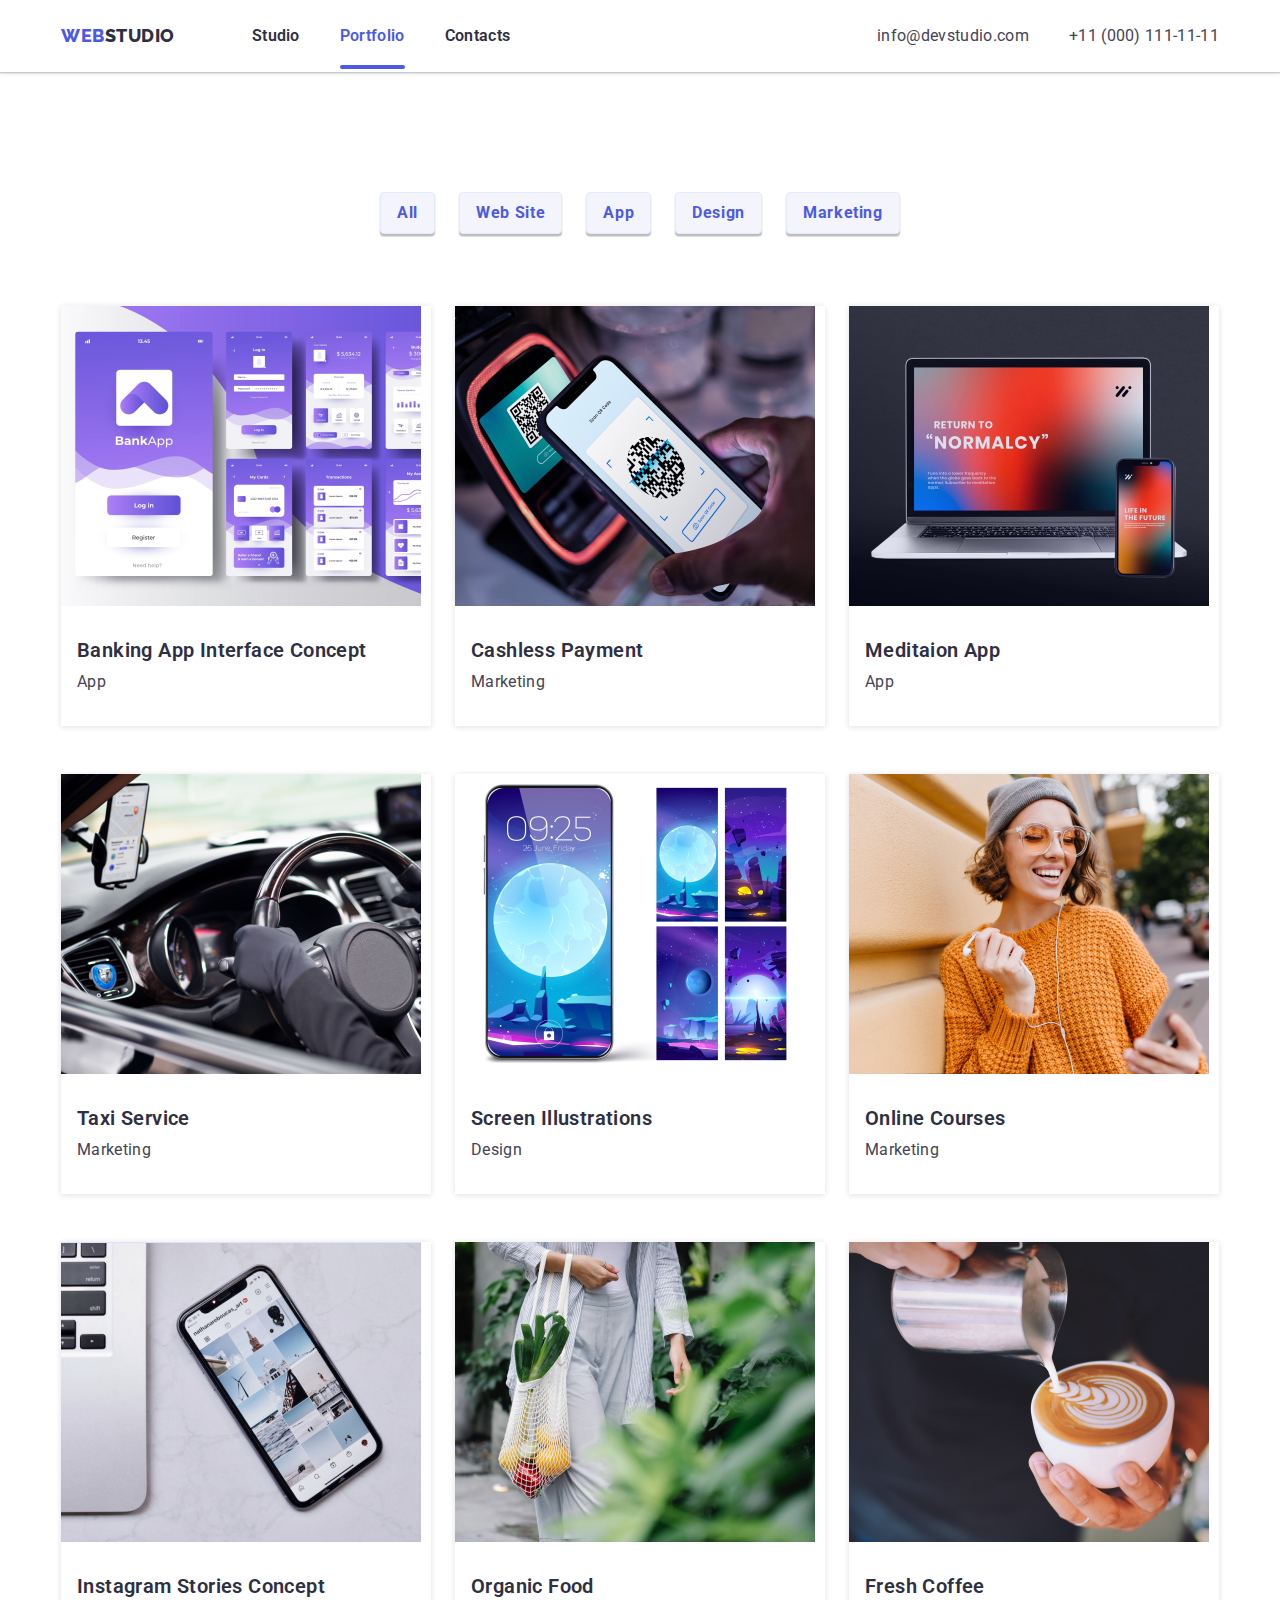
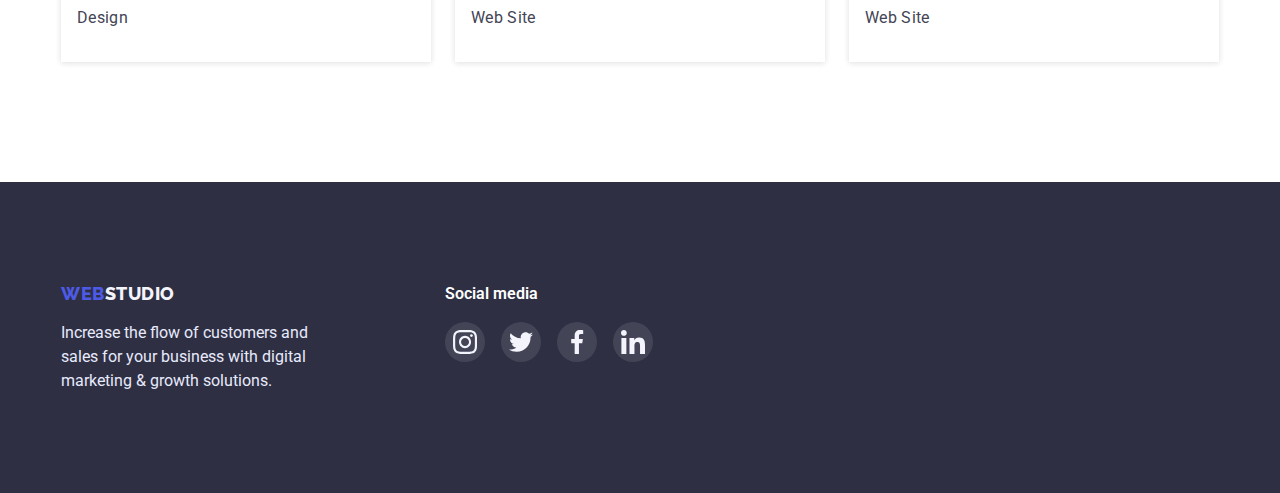
==== portfolio.html @ 612dfea1 "Add files" ====
<!DOCTYPE html>
<html lang="en">
<head>
    <meta charset="UTF-8"/>
    <meta http-equiv="X-UA-Compatible" content="IE=edge"/>
    <meta name="viewport" content="width=, initial-scale=1.0"/>
    <title>Portfolio</title>

    <link 
    rel="stylesheet" 
    href="https://cdnjs.cloudflare.com/ajax/libs/modern-normalize/1.1.0/modern-normalize.min.css" 
    integrity="sha512-wpPYUAdjBVSE4KJnH1VR1HeZfpl1ub8YT/NKx4PuQ5NmX2tKuGu6U/JRp5y+Y8XG2tV+wKQpNHVUX03MfMFn9Q==" 
    crossorigin="anonymous" 
    referrerpolicy="no-referrer" 
    />
    
    <link rel="preconnect" href="https://fonts.googleapis.com"/>
    <link rel="preconnect" href="https://fonts.gstatic.com" crossorigin/>
    <link href="https://fonts.googleapis.com/css2?family=Raleway:wght@800&family=Roboto:wght@400;500;700;900&display=swap" rel="stylesheet"/>

    <link rel="stylesheet" href="./css/styles.css"/>
</head>

<body>
    <!-- HEADER -->
    <header class="header">
        <div class="container header-container">
            <nav class="logo-nav flex">
                <a href="./index.html" class="logo"> 
                    <span class="logo-web">WEB</span>STUDIO
                </a>

                <ul class="header-list list">
                    <li class="header-item"><a class="header-link" href="./index.html">Studio</a></li>
                    <li class="header-item"><a class="header-link active" href="./portfolio.html">Portfolio</a></li>
                    <li class="header-item"><a class="header-link" href="#">Contacts</a></li>
                </ul>
            </nav>
            <div class="header-contacts">
                <ul class="header-list-contacts list">
                    <li class="header-item">
                        <a class="header-email link-email" href="mailto:info@devstudio.com">info@devstudio.com</a>
                    </li>
                    <li class="header-item">
                        <a class="header-phone link-phone" href="tel:+11(000)111-11-11">+11 (000) 111-11-11</a>
                    </li>
                </ul>
            </div>
    </header>
    <main>
        <section class="section portfolio-hero">
            <!-- PORTFOLIO-HERO -->
            <div class="container">
                <h1 class="visually-hidden">Portfolio</h1>
                <ul class="filter list">
                    <li class="portfolio-buttons"><button type="button" class="btn">All</button></li>
                    <li class="portfolio-buttons"><button type="button" class="btn">Web Site</button></li>
                    <li class="portfolio-buttons"><button type="button" class="btn">App</button></li>
                    <li class="portfolio-buttons"><button type="button" class="btn">Design</button></li>
                    <li class="portfolio-buttons"><button type="button" class="btn">Marketing</button></li>
                </ul>
            <!-- BENEFITS -->
                <ul class="benefits-list list">
                    <li class="benefits-list-item">
                        <a class="benefits-link link" href="">
                        <div class="image">
                            <img width="360" height="300" src="./images/photo-8.jpg" alt="Banking App">
                        <div class="overlay">
                            <p class="benefits-overlay-text">14 Stylish and User-Friendly App Design Concepts · Task Manager App · Calorie Tracker App · Exotic Fruit Ecommerce App · Cloud Storage App</p>
                        </div>
                        </div>
                        <div class="info">
                            <h3 class="benefits-title">Banking App Interface Concept</h3>
                            <p class="benefits-text">App</p>
                        </div>
                        </a>
                    </li>
                    <li class="benefits-list-item">
                        <a class="benefits-link link" href="">
                        <div class="image">
                            <img width="360" height="300" src="./images/photo-16.jpg" alt="Cashless Payment">
                        <div class="overlay">
                            <p class="benefits-overlay-text">14 Stylish and User-Friendly App Design Concepts · Task Manager App · Calorie Tracker App · Exotic Fruit Ecommerce App · Cloud Storage App</p>
                        </div>
                        </div>
                        <div class="info">
                            <h3 class="benefits-title">Cashless Payment</h3>
                            <p class="benefits-text">Marketing</p>
                        </div>
                        </a>
                    </li>
                    <li class="benefits-list-item">
                        <a class="benefits-link link" href="">
                        <div class="image">
                            <img width="360" height="300" src="./images/photo-9.jpg" alt="Maditation App">
                        <div class="overlay">
                            <p class="benefits-overlay-text">14 Stylish and User-Friendly App Design Concepts · Task Manager App · Calorie Tracker App · Exotic Fruit Ecommerce App · Cloud Storage App</p>
                        </div>
                        </div>
                        <div class="info">
                            <h3 class="benefits-title">Meditaion App</h3>
                            <p class="benefits-text">App</p>
                        </div>
                        </a>
                    </li>
                    <li class="benefits-list-item">
                        <a class="benefits-link link" href="">
                        <div class="image">
                            <img width="360" height="300" src="./images/photo-10.jpg" alt="Taxi Service">
                        <div class="overlay">
                            <p class="benefits-overlay-text">14 Stylish and User-Friendly App Design Concepts · Task Manager App · Calorie Tracker App · Exotic Fruit Ecommerce App · Cloud Storage App</p>
                        </div>
                        </div>
                        <div class="info">
                            <h3 class="benefits-title">Taxi Service</h3>
                            <p class="benefits-text">Marketing</p>
                        </div>
                        </a>
                    </li>
                    <li class="benefits-list-item">
                        <a class="benefits-link link" href="">
                        <div class="image">    
                            <img width="360" height="300" src="./images/photo-11.jpg" alt="Screen Illustrations">
                        <div class="overlay">
                            <p class="benefits-overlay-text">14 Stylish and User-Friendly App Design Concepts · Task Manager App · Calorie Tracker App · Exotic Fruit Ecommerce App · Cloud Storage App</p>
                        </div>
                        </div>
                        <div class="info">
                            <h3 class="benefits-title">Screen Illustrations</h3>
                            <p class="benefits-text">Design</p>
                        </div>
                        </a>
                    </li>
                    <li class="benefits-list-item">
                        <a class="benefits-link link" href="">
                        <div class="image">
                            <img width="360" height="300" src="./images/photo-12.jpg" alt="Online Courses">
                        <div class="overlay">    
                            <p class="benefits-overlay-text">14 Stylish and User-Friendly App Design Concepts · Task Manager App · Calorie Tracker App · Exotic Fruit Ecommerce App · Cloud Storage App</p>
                        </div>
                        </div>
                        <div class="info">
                            <h3 class="benefits-title">Online Courses</h3>
                            <p class="benefits-text">Marketing</p>
                        </div>
                        </a>
                    </li>
                    <li class="benefits-list-item">
                        <a class="benefits-link link" href="">
                        <div class="image">    
                            <img width="360" height="300" src="./images/photo-13.jpg" alt="Instagram Stories Concept">
                        <div class="overlay">    
                            <p class="benefits-overlay-text">14 Stylish and User-Friendly App Design Concepts · Task Manager App · Calorie Tracker App · Exotic Fruit Ecommerce App · Cloud Storage App</p>
                        </div>
                        </div>
                        <div class="info">
                            <h3 class="benefits-title">Instagram Stories Concept</h3>
                            <p class="benefits-text">Design</p>
                        </div>
                        </a>
                    </li>
                    <li class="benefits-list-item">
                        <a class="benefits-link link" href="">
                        <div class="image">
                            <img width="360" height="300" src="./images/photo-14.jpg" alt="Organic Food">
                        <div class="overlay">    
                            <p class="benefits-overlay-text">14 Stylish and User-Friendly App Design Concepts · Task Manager App · Calorie Tracker App · Exotic Fruit Ecommerce App · Cloud Storage App</p>
                        </div>
                        </div>
                        <div class="info">
                            <h3 class="benefits-title">Organic Food</h3>
                            <p class="benefits-text">Web Site</p>
                        </div>
                        </a>
                    </li>
                    <li class="benefits-list-item">
                        <a class="benefits-link link" href="">
                        <div class="image">
                            <img width="360" height="300" src="./images/photo-15.jpg" alt="Maditation App">
                        <div class="overlay">    
                            <p class="benefits-overlay-text">14 Stylish and User-Friendly App Design Concepts · Task Manager App · Calorie Tracker App · Exotic Fruit Ecommerce App · Cloud Storage App</p>
                        </div>
                        </div>
                        <div class="info">
                            <h3 class="benefits-title">Fresh Coffee</h3>
                            <p class="benefits-text">Web Site</p>
                        </div>
                        </a>
                    </li>
                </ul>
            </div>
        </section>
    </main>
    <!-- FOOTER -->
    <footer class="footer">
        <div class="container footer-logo">
            <div>
                <a class="logo" href="./index.html"> <span class="logo-web">WEB</span>STUDIO</a>
                <p class="footer-text">Increase the flow of customers and sales for your business with digital marketing & growth solutions.</p>
            </div>    
            <div class="footer-soc-media">
                <p class="footer-soc-position">Social media</p>
                <ul class="footer-item">
                    <li class="footer-link">
                        <a class="footer-soc-link" href="#">
                            <svg class="footer-soc-list instagram">
                                <use href="./images/soc-icons.svg#icon-instagram"></use>
                            </svg>
                        </a>
                    </li>
                    <li class="footer-link">
                        <a class="footer-soc-link" href="#">
                            <svg class="footer-soc-list twitter">
                                <use href="./images/soc-icons.svg#icon-twitter"></use>
                            </svg>
                        </a>
                    </li>
                    <li class="footer-link">
                        <a class="footer-soc-link" href="#">
                            <svg class="footer-soc-list facebook">
                                <use href="./images/soc-icons.svg#icon-facebook"></use>
                            </svg>
                        </a>
                    </li>
                    <li class="footer-link">
                        <a class="footer-soc-link" href="#">
                            <svg class="footer-soc-list linkedin">
                                <use href="./images/soc-icons.svg#icon-linkedin"></use>
                            </svg>
                        </a>
                    </li>
                </ul>
            </div>
        </div>
    </footer>

</body>
</html>
---- css/styles.css ----
:root {
    --primary-text-color: #434455;
    --title-text-color: #2E2F42;
    --logo-color: #4D5AE5;
    --primary-bg-color: #FFFFFF;
    --light-bg-color: #F4F4FD;
    --accent-color: #E7E9FC;
    --subtle-text-color: #8E8F99;

    --swipe-animation: 250ms cubic-bezier(0.4, 0, 0.2, 1);
    --low-animation: 250ms;
}

h1,
h2,
h3,
h4,
h5,
h6,
p,
ul {
    padding: 0;
    margin: 0;
}

.section{
    padding-top: 120px;
    padding-bottom: 120px;
}

body {
    font-family: "Roboto", sans-serif;
    margin: 0;
    background-color: var(--primary-bg-color);
}

html {
    box-sizing: border-box;
}

img {
    display: block;
}

::before,
::after {
    box-sizing: border-box;
}

.container {
    max-width: 1158px;
    margin: 0 auto;
    padding-left: 15px;
    padding-right: 15px;
}

ul {
    list-style: none;
    padding-left: 0;
    margin: 0;
}

/* .list {
    list-style: none;
    margin: 0;
    padding: 0;
} */

.flex {
    display: flex;
}

.link {
    text-decoration: none;
}

/* ____HEADER____ */

.header {
    padding-top: 24px;
    padding-bottom: 24px;
    box-shadow: 0px 2px 1px rgba(46, 47, 66, 0.08), 0px 1px 1px rgba(46, 47, 66, 0.16), 0px 1px 6px rgba(46, 47, 66, 0.08);
}

.header-list {
    display: flex;
    gap: 40px;
}

.logo-nav {
    display: flex;
    align-items: center;
}

.logo {
    font-family: 'Raleway';
    font-weight: 800;
    font-size: 18px;
    line-height: 1.33;
    letter-spacing: 0.03em;
    text-transform: uppercase;
    text-decoration: none;
    color: var(--title-text-color);
    margin-right: 77px;
}

.logo-web {
    font-family: 'Raleway';
    font-weight: 800;
    font-size: 18px;
    line-height: 1.3;
    letter-spacing: 0.03em;
    color: var(--logo-color);
}

.header .container {
    display: flex;
    align-items: center;
    justify-content: space-between;
}

.header-link {
    font-weight: 600;
    font-size: 16px;
    line-height: 1.5;
    letter-spacing: 0.02em;
    text-decoration: none;
    padding-bottom: 24px;
    color: var(--title-text-color);
    transition: var(--swipe-animation);
}

.header-link:hover,
.header-link:focus {
    color: var(--primary-text-color);
}

.header-link:active {
    color: var(--logo-color);
}

.header-list-contacts .header-item + .header-item {
    margin-left: 40px;
}

.header-link.active {
    position: relative;
    color: var(--logo-color); 
}

.header-link.active::after{
    position: absolute;
    content:'';
    display: block;
    width: 100%;
    height: 4px;
    left: 0;
    bottom: 0;
    background: var(--logo-color);
    border-radius: 2px;
}

/* Header List Contacts */



.header-list-contacts {
    display: flex;
    margin-left: auto;
}

.header-email.link-email,
.header-phone.link-phone {
    font-size: 16px;
    line-height: 1.5;
    letter-spacing: 0.02em;
    text-decoration: none;
    color: var(--primary-text-color);
    transition: var(--swipe-animation);
}

.header-email:hover,
.header-email:focus,
.header-phone:hover,
.header-phone:focus {
    color: var(--logo-color);
}

 /* .header-list-contacts .header-item {
    margin-left: 40px;
} */

/* ___HERO SECTION___ */

h1 {
    font-weight: 600;
    font-size: 56px;
    line-height: 1.2;
    letter-spacing: 0.02em;
    color: var(--primary-bg-color);
    /* background-color: var(--title-text-color); */
}

.hero {
    max-width: 1440px;
    background: var(--title-text-color);
    background-image: linear-gradient(rgba(46, 47, 66, 0.7), rgba(46, 47, 66, 0.7)), 
        url(../images/hero-img.jpg);
    background-size: cover;
    text-align: center;
    margin: 0 auto;
    padding-top: 192px;
    padding-bottom: 192px;
}

.hero-title {
    margin: 0;
    margin-bottom: 48px;
    padding: 0;
    font-size: 56px;
    font-weight: 500;
    color: var(--primary-bg-color);
    line-height: 1.07;
}

.hero-container {
}


.hero-button {
    background-color: var(--logo-color);
    color: var(--primary-bg-color);
    font-weight: 600;
    font-size: 16px;
    line-height: 1.18;
    letter-spacing: 0.04em;
    display: block;
    cursor: pointer;
    margin: 0 auto;
    padding: 16px 32px;
    border: 1px solid transparent;
    box-shadow: 0px 4px 4px rgba(0, 0, 0, 0.15);
    border-radius: 4px;
    transition: var(--swipe-animation);
}

.hero-button:hover,
.hero-button:focus {
    background-color: var(--logo-color);
    color: var(--primary-bg-color);
}

.hero-button:active {
    background-color: #404BBF;
    color: var(--primary-bg-color);
}

/* <!-- FEATURES --> */

.features {
    padding-bottom: 0;
}

.features-list {
}

.features .features-list-item {
    width: 264px;
}

.features .features-list-item:not(:last-child) {
    margin-right: 24px;
}

.features .features-title {
    margin-bottom: 8px;
}

.features-title {
    font-weight: 600;
    font-size: 20px;
    line-height: 1.2;
    letter-spacing: 0.02em;
    color: var(--title-text-color);
}

.features-text {
    font-weight: 400;
    font-size: 16px;
    line-height: 1.5;
    letter-spacing: 0.02em;
    color: var(--primary-text-color);
}

.features-icon-item {
    width: 264px;
    height: 112px;
    background-color: var(--light-bg-color);
    margin-bottom: 8px;
    border-radius: 4px;
    display: flex;
    align-items: center;
    justify-content: center;
}

.features-icon {
    width: 64px;
    height: 64px;
}

/* <!-- SERVICE --> */

.section .service {
}

.service-title {
    font-weight: 600;
    font-size: 36px;
    line-height: 1.1;
    letter-spacing: 0.02em;
    text-transform: capitalize;
    color: var(--title-text-color);
    margin-bottom: 72px;
    text-align: center;
}

.service .service-img {
    border: 1px solid var(--accent-color);
}

.service .service-img + .service-img {
    margin-left: 24px;
}

.service-list {
}

.service-img {
}

/* <!-- ASIDE --> */

.aside {
    background-color: var(--light-bg-color);
}

.aside-title {
    font-weight: 600;
    font-size: 36px;
    line-height: 1.1;
    letter-spacing: 0.02em;
    text-transform: capitalize;
    text-align: center;
    margin-bottom: 72px;
    color: var(--title-text-color);
}

.aside .aside-item {
    background-color: var(--primary-bg-color);
    box-shadow: 0px 1px 6px rgba(46, 47, 66, 0.08), 0px 1px 1px rgba(46, 47, 66, 0.16), 0px 2px 1px rgba(46, 47, 66, 0.08);
    border-radius: 0px 0px 4px 4px;
    margin-left: 24px;
}

.aside .aside-item:last-child {
    margin-right: 0;
}

.aside-list {
}

.card-name {
    padding: 32px 16px;
    display: block;
    text-align: center;
}

.aside-card-name {
    font-weight: 600;
    font-size: 20px;
    line-height: 1.2;
    letter-spacing: 0.02em;
    color: var(--title-text-color);
}

.aside-card-positions {
    font-size: 16px;
    line-height: 1.5;
    letter-spacing: 0.02em;
    color: var(--primary-text-color);
}

.card-name .aside-card-name {
    margin-bottom: 8px;
}

.aside-soc-list {
    display: flex;
    align-items: center;
    margin-top: 12px;
}

.aside-soc-item {
    width: 40px;
    height: 40px;
    margin-right: 24px;
}

.aside-soc-item:last-child {
    margin-right: 0;
}

.aside-soc-link {
    width: 100%;
    height: 100%;
    display: flex;
    align-items: center;
    justify-content: center;
    border-radius: 50%;
    background-color: var(--logo-color);
    transition: var(--swipe-animation);
}

.aside-soc-link:hover,
.aside-soc-link:focus {
    background: #404BBF;
}

.aside-icon {
    width: 16px;
    height: 16px;
    fill: currentColor;
}

/* <---CUSTOMERS---> */

.customers {
    margin: 0;
    padding-top: 120px;
    padding-bottom: 120px;
}

.customers-title {
    font-weight: 700;
    font-size: 36px;
    line-height: 42px;
    text-align: center;
    letter-spacing: 0.03em;
    color: var(--title-text-color);
    margin-bottom: 72px;
}

.customers-list {
    display: flex;
    margin: 0;
    padding: 0;
    justify-content: center;
}

.customers-item {
    width: 168px;
    height: 88px;
    margin-right: 24px; 
    border-radius: 4px;
}

.customers-item:last-child {
    margin-right: 0;
}

.customers-link {
    width: 104px;
    height: 56px;
    fill:currentColor;
}

.customers-logo {
    width: 100%;
    height: 100%;
    border-radius: 4px;
    display: flex;
    align-items: center;
    justify-content: center;
    border: 1px solid var(--subtle-text-color);
    color: var(--subtle-text-color);
    transition: color var(--swipe-animation), 
    border var(--swipe-animation); 
}

.customers-logo:hover,
.customers-logo:focus {
    color: var(--logo-color);
    border: 1px solid var(--logo-color);
}



/* ______ FOOTER ________  */

.footer {
    padding-top: 100px;
    padding-bottom: 100px;
    background-color: var(--title-text-color);
}

.footer-logo {
    display: flex;
} 

.footer .logo {
    display: block;
    color: var(--light-bg-color);
    line-height: 1.17;
    margin-bottom: 16px;
}

.footer-text {
    color: var(--accent-color);
    line-height: 1.5;
    max-width: 264px;
    margin: 0;
}

.footer-soc-media {
    margin-left: 120px;
}

.footer-soc-position {
    font-weight: 600;
    font-size: 16px;
    line-height: 24px;
    margin: 0;
    margin-bottom: 16px;
    color: var(--primary-bg-color);
}

.footer-item {
    display: flex;
    padding: 0;
    margin: 0;
}

.footer-link {
    width: 40px;
    height: 40px;
    margin: 0;
    margin-right: 16px;
}

.footer-link:last-child {
    margin: 0;
}

.footer-soc-link {
    width: 100%;
    height: 100%;
    display: flex;
    align-items: center;
    justify-content: center;
    border-radius: 50%;
    background: rgba(255, 255, 255, 0.1);
    transition: var(--swipe-animation);
}

.footer-soc-link:hover{
    background: #31D0AA;
}

.footer-soc-link:focus{
    background: #31D0AA;
}

.footer-soc-list {
    width: 24px;
    height: 24px;
    display: flex;
}

/* PORTFOLIO.HTML */

/* __Portfolio__ */

.section .portfolio-hero {
    padding-top: 96px;
}

.visually-hidden {
    position: absolute;
    white-space: nowrap;
    width: 1px;
    height: 1px;
    overflow: hidden;
    border: 0;
    padding: 0;
    clip: rect(0 0 0 0);
    clip-path: inset(50%);
    margin: -1px;
}

.filter {
    display: flex;
    justify-content: center;
    margin-bottom: 72px;
}

.filter .portfolio-buttons + .portfolio-buttons{
    margin-left: 24px;
}

.btn {
    font-family: inherit;
    font-weight: 700;
    font-size: 16px;
    line-height: 1.5;
    border: 1px solid var(--accent-color);
    border-radius: 4px;
    display: flex;
    letter-spacing: 0.04em;
    background: var(--light-bg-color);
    cursor: pointer;
    padding: 8px 16px;
    color: var(--logo-color);
    box-shadow: 0px 3px 1px rgb(0 0 0 / 10%), 0px 2px 1px rgb(0 0 0 / 8%), 0px 2px 2px rgb(0 0 0 / 12%);    
    margin: 0;
    transition: var(--swipe-animation);
}

.btn:hover,
.btn:focus{
      color: var(--primary-bg-color);
      background-color: var(--logo-color);
      border: 1px solid transparent; 
}

.btn:active{
    background-color: #404bbf;
}

/* ___Benefits___ */


.benefits-list {
    display: flex;
    flex-wrap: wrap;
    padding: 0;
    margin: 0;
}

.benefits-list-item {
    width: calc( (100% - 48px) / 3);
    margin-bottom: 48px;
    box-shadow: 0px 1px 6px rgba(46, 47, 66, 0.08);
    transition: var(--swipe-animation);
}

.benefits-list-item:not(:nth-child(3n)) {
    margin-right: 24px;
}

.benefits-list-item:nth-last-child(-n+3) {
    margin-bottom: 0;
}

.benefits-link {
    display: block;
    box-shadow: 0px 1px 6px rgba(46, 47, 66, 0.08);
    position: relative;
    transition: var(--swipe-animation)
}

.benefits-link:hover,
.benefits-link:focus {
    box-shadow: 0px 1px 6px rgba(46, 47, 66, 0.08), 0px 1px 1px rgba(46, 47, 66, 0.16), 0px 2px 1px rgba(46, 47, 66, 0.08); 
}

.info {
    padding-top: 32px;
    padding-bottom: 32px;
    padding-left: 16px;
    padding-right: 16px;
    border-top: none;
}

.info .benefits-title {
    margin-bottom: 8px;
}

/* .benefits-item-text {
    font-size: 16px;
    line-height: 1.5;
    letter-spacing: 0.02em;
    color: var(--light-bg-color);
} */

.benefits-title {
    font-weight: 600;
    font-size: 20px;
    line-height: 1.2;
    letter-spacing: 0.02em;
    color: var(--title-text-color);
}

.benefits-text {
    font-size: 16px;
    line-height: 1.5;
    letter-spacing: 0.02em;
    color: var(--primary-text-color);
}

.image {
    position: relative;
    overflow: hidden;
}

.overlay {
    position: absolute;
    top: 0;
    left: 0;
    width: 100%;
    height: 100%;
    padding: 40px 32px;
    color: var(--light-bg-color);
    background-color: var(--logo-color);
    transform: translate(0, 100%);
    transition: var(--swipe-animation);   
}

.benefits-overlay-text {
    font-size: 16px;
    line-height: 24px;
    letter-spacing: 0.02em;
}

.benefits-list-item:hover .overlay,
.benefits-list-item:focus .overlay {
    transform: translate(0 , 0);
    transition: var(--swipe-animation);
}


/* --MODAL-- */

.backdrop {
    position: fixed;
    top: 0;
    left: 0;
    height: 100%;
    width: 100%;
    background-color: rgba(46, 47, 66, 0.4);
    transition: visibility var(--swipe-animation),
                opacity var(--swipe-animation);
}

.backdrop.is-hidden {
    visibility: hidden;
    opacity: 0;
    pointer-events: none;
}

.modal {
    position: absolute;
    top: 46%;
    left: 50%;
    transform: translate(-50%, -50%);
    width: 408px;
    min-height: 576px;
    background: #FCFCFC;
    box-shadow: 0px 1px 1px rgba(0, 0, 0, 0.14), 0px 1px 3px rgba(0, 0, 0, 0.12), 0px 2px 1px rgba(0, 0, 0, 0.2);
    border-radius: 4px;
}

.backdrop.is-hidden.modal {
    transform:  translate(-50%, -70%);
    opacity: 0;
}

.modal-btn {
    position: absolute;
    top: 24px;
    right: 24px;
    width: 24px;
    height: 24px;
    display: flex;
    align-items: center;
    justify-content: center;
    background-color: #E7E9FC;
    border: 1px solid rgba(0, 0, 0, 0.1);
    border-radius: 50%;
    cursor: pointer;
    transition: var(--swipe-animation);
}

.modal-btn:hover,
.modal-btn:focus {
    color: var(--primary-bg-color);
    background-color: var(--logo-color);
    fill: currentColor;
}

.modal-icon:hover {
    fill: currentColor;
}
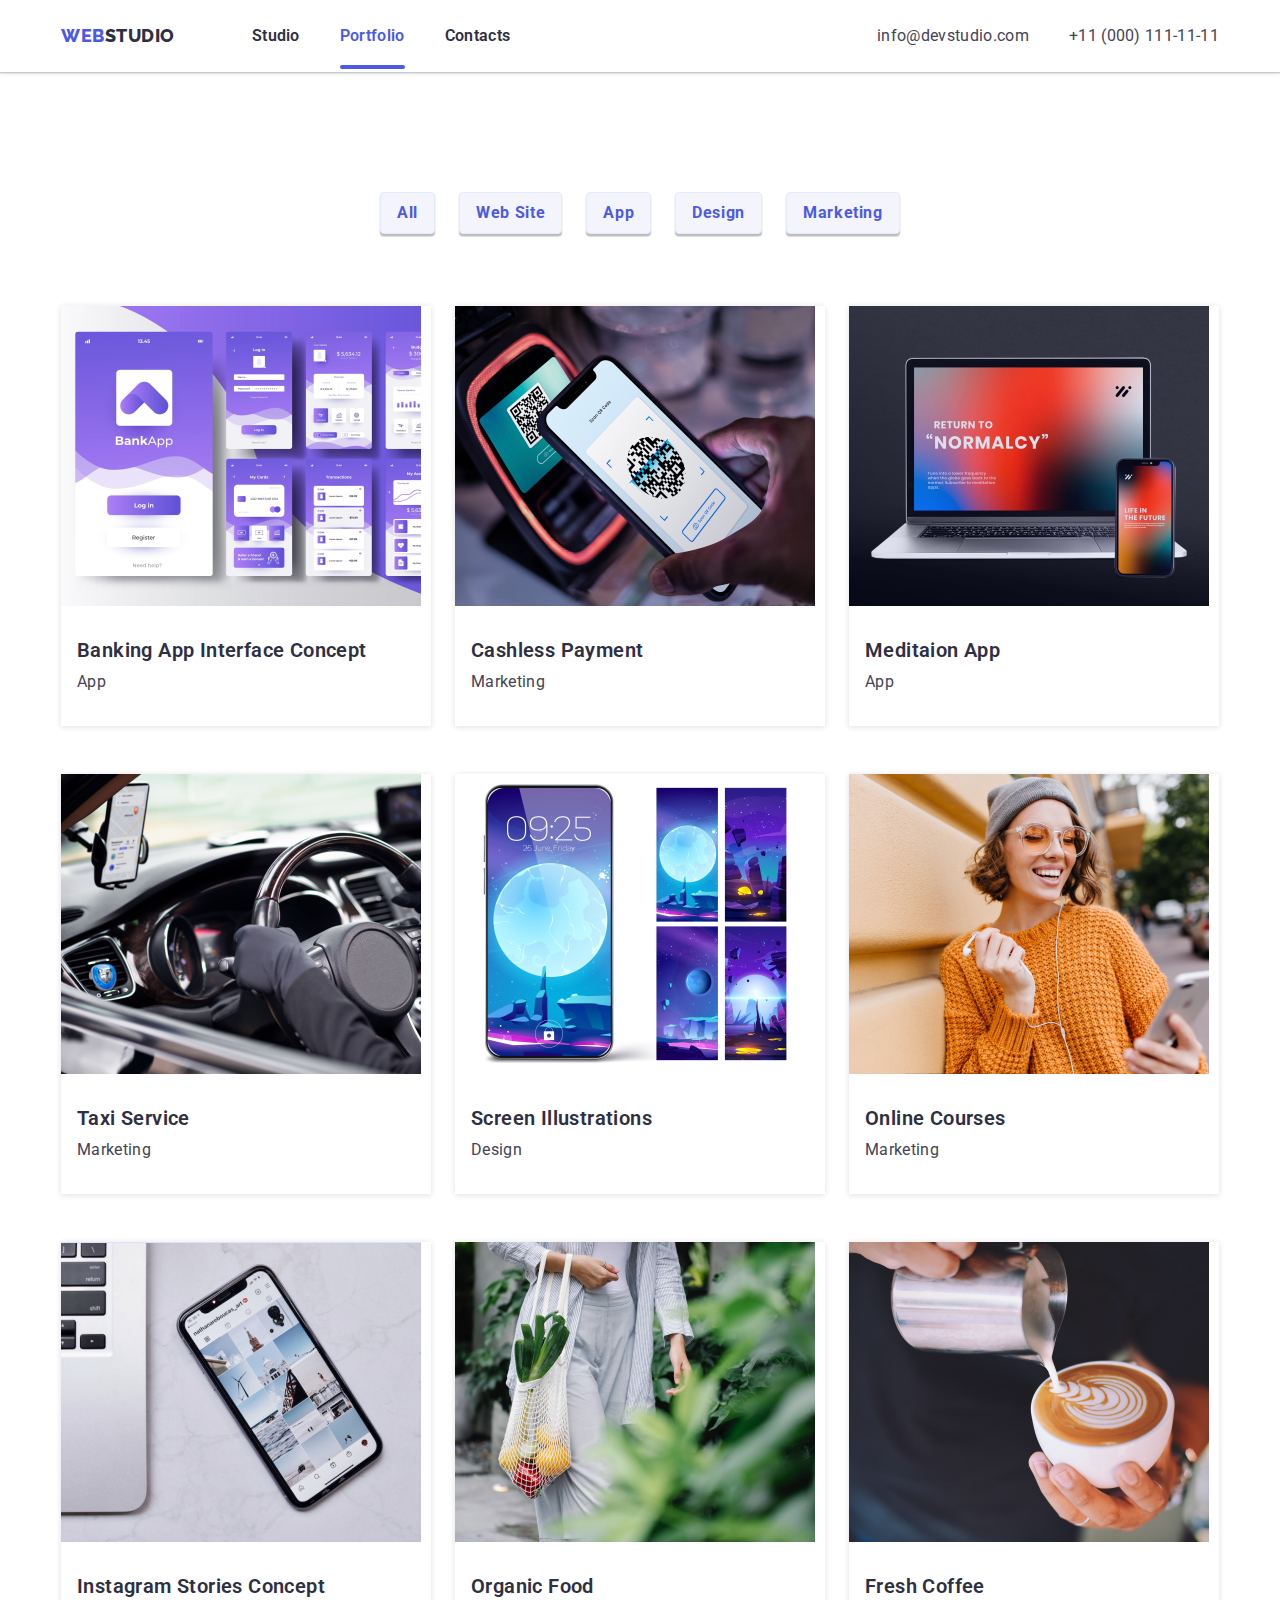
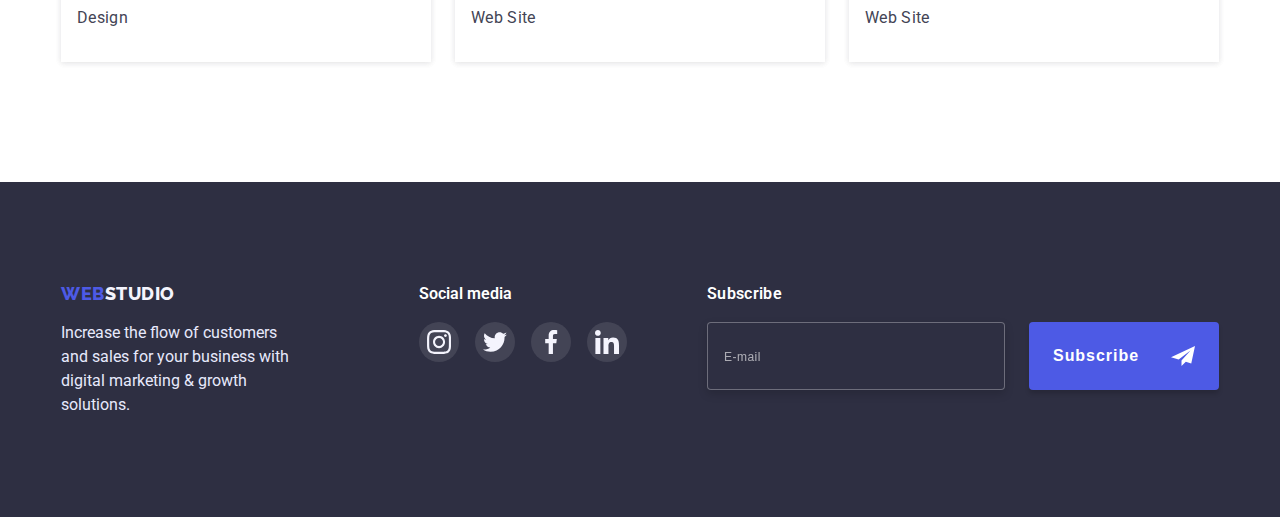
==== commit bb7c08ca: "Update index.html & styles.css" ====
--- a/portfolio.html
+++ b/portfolio.html
@@ -231,6 +231,14 @@
                     </li>
                 </ul>
             </div>
+            <div class="footer-submit">
+                <p class="footer-submit-text">Subscribe</p>
+                <div class="footer-submit-form">
+                  <label class="footer-submit-label" for="submit-mail"></label>
+                  <input class="footer-submit-input" type="email" name="submit-mail" id="submit-mail" placeholder="E-mail">
+                  <button class="footer-submit-btn" type="submit">Subscribe</button>
+                </div>
+            </div>
         </div>
     </footer>
 
--- a/css/styles.css
+++ b/css/styles.css
@@ -575,6 +575,75 @@
     height: 24px;
     display: flex;
 }
+
+.footer-submit {
+    padding-left: 80px;
+}
+
+.footer-submit-text {
+    font-weight: 600;
+    font-size: 16px;
+    line-height: 1.5;
+    letter-spacing: 0.02em;
+    margin: 0;
+    margin-bottom: 16px;
+    color: var(--primary-bg-color);
+}
+
+.footer-submit-form {
+    display: flex;
+}
+
+.footer-submit-input {
+    width: 264px;
+    height: 40px;
+    margin: 0;
+    padding: 13px 16px; 
+    border: 1px solid rgba(255, 255, 255, 0.3);
+    filter: drop-shadow(0px 4px 4px rgba(0, 0, 0, 0.15));
+    border-radius: 4px;
+    background-color: var(--title-text-color);
+    color: var(--primary-bg-color);
+}
+
+.footer-submit-input::placeholder {
+    font-size: 12px;
+    line-height: 24px;
+    display: flex;
+    align-items: center;
+    letter-spacing: 0.04em;
+    color: rgba(255, 255, 255, 0.6);
+}
+
+.footer-submit-btn {
+    display: inline-flex;
+    align-items: center;
+    justify-content: center;
+    border: none;
+    gap: 16px;
+    margin: 0;
+    padding: 8px 24px;
+    border-radius: 4px;
+    background-color: var(--logo-color);
+    box-shadow: 0px 4px 4px rgb(0 0 0 / 15%);
+    color: var(--primary-bg-color);
+    font-weight: 700;
+    font-size: 16px;
+    line-height: 1.5;
+    letter-spacing: 0.06em;
+    cursor: pointer;
+    margin-left: 24px;
+}
+
+.footer-submit-btn::after {
+    content: '';
+    display: inline-block;
+    width: 24px;
+    height: 20px;
+    margin-left: 16px;
+    background-image: url(../images/icon-send.svg);
+}
+
 
 /* PORTFOLIO.HTML */
 
